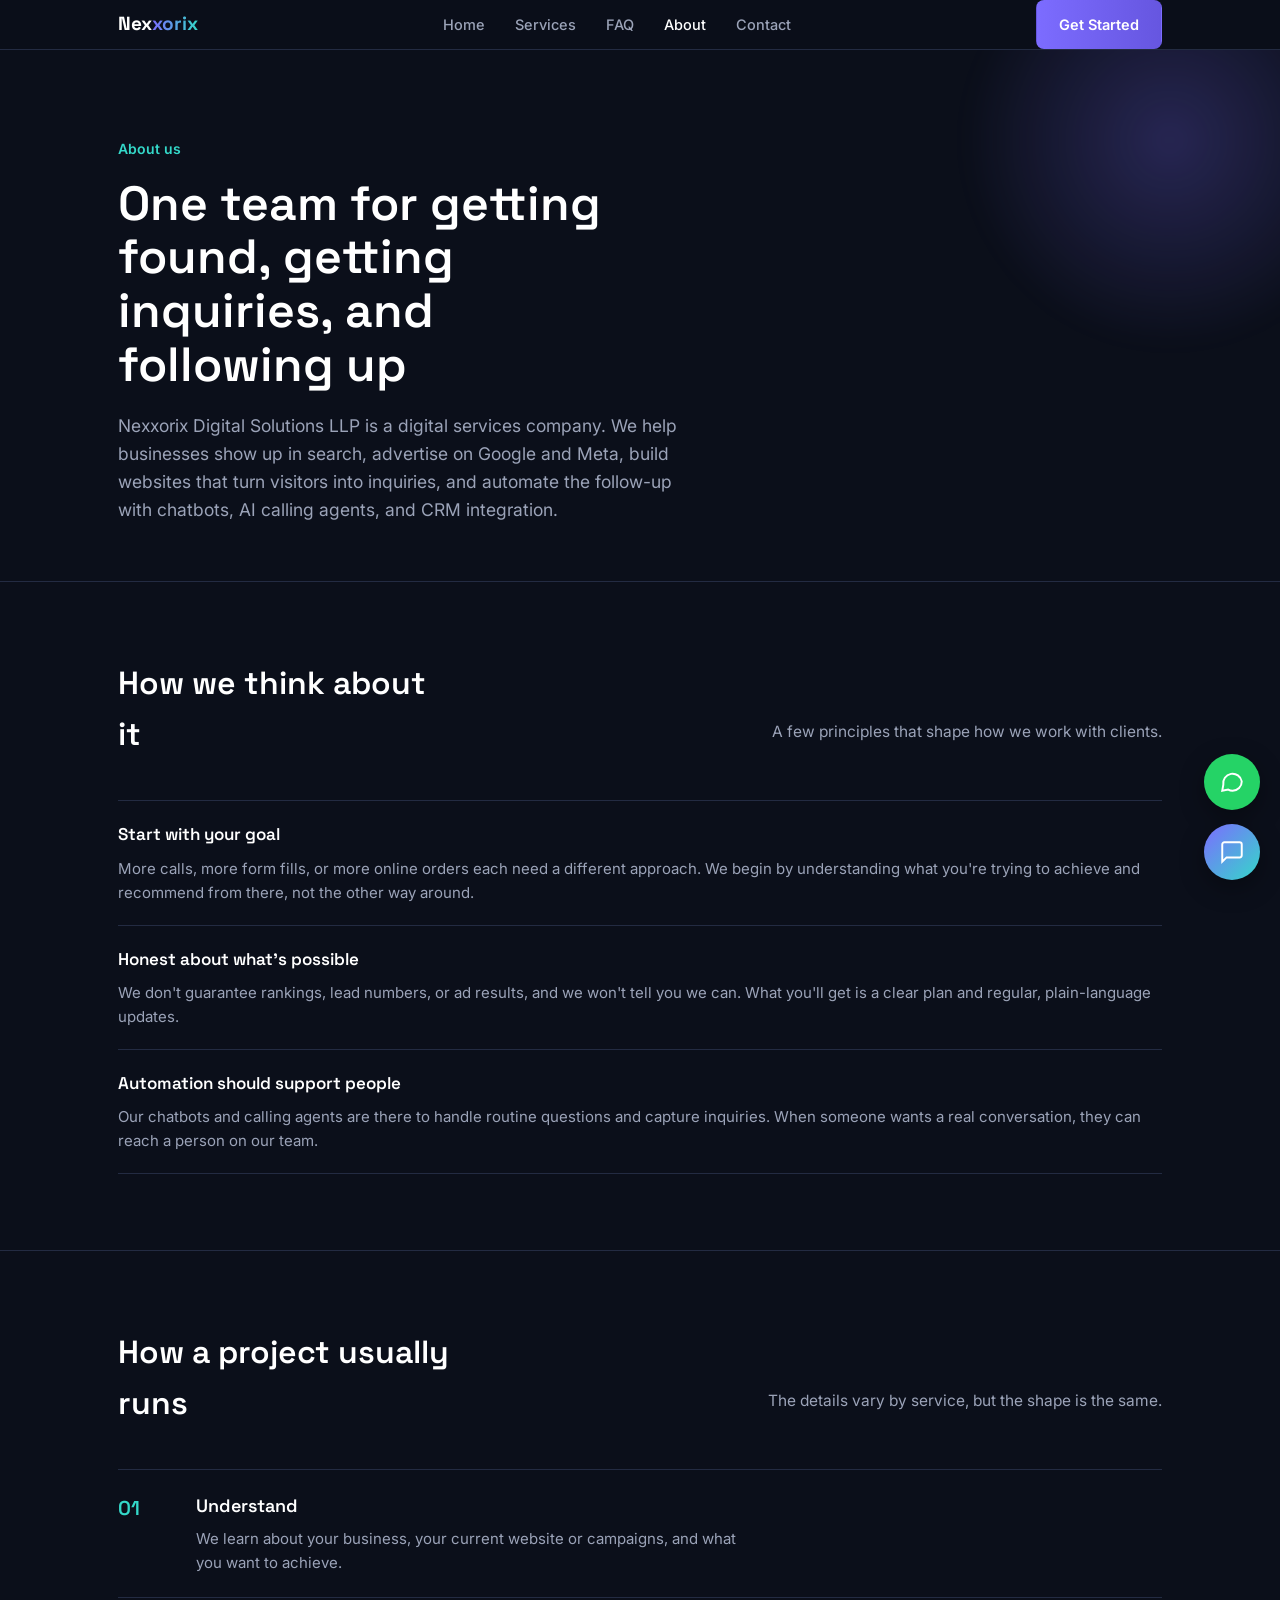
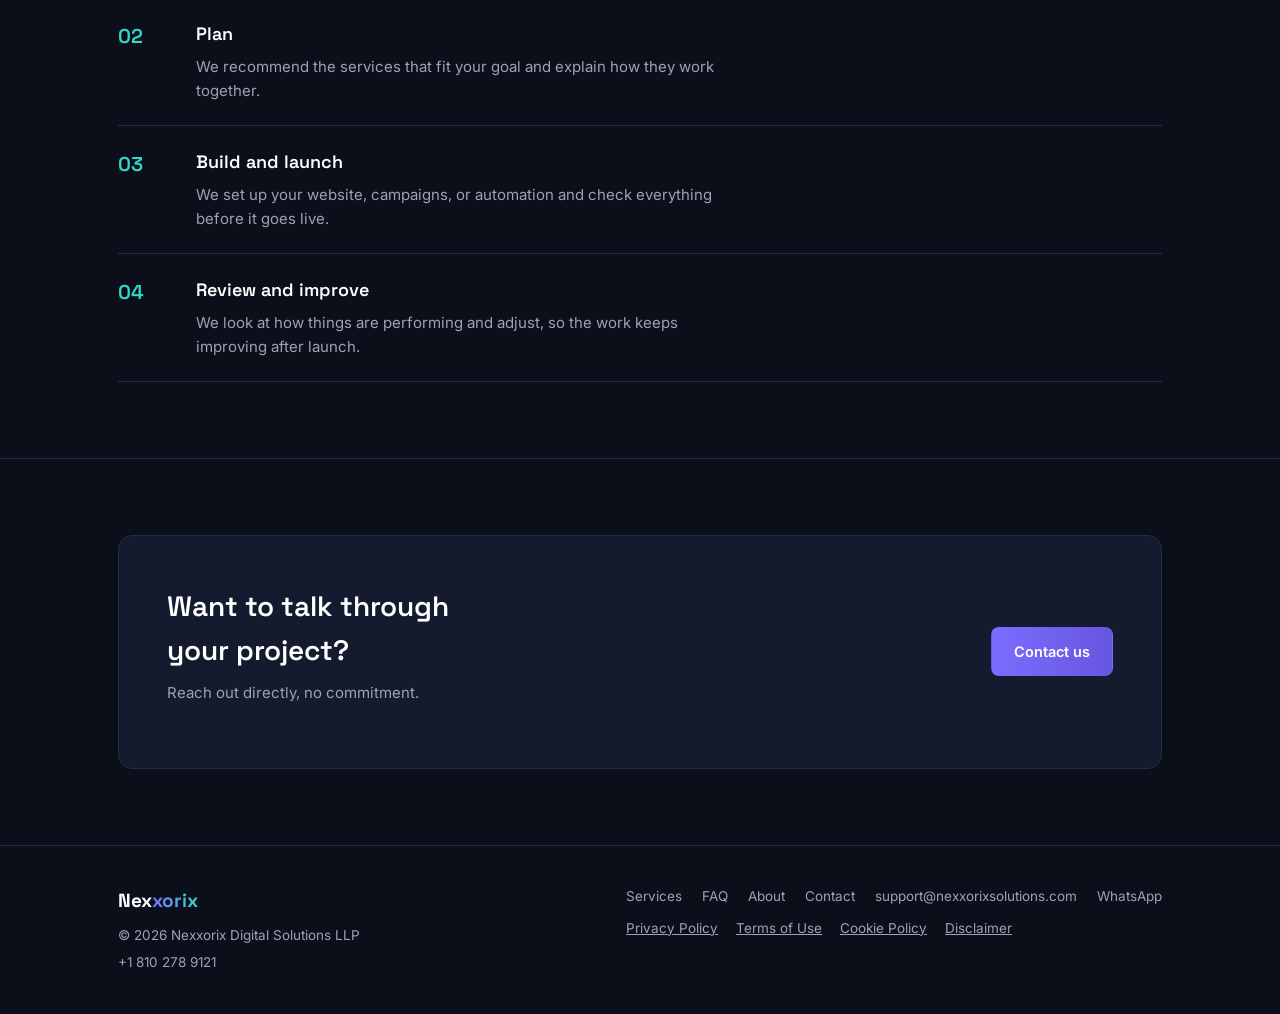
==== about.html @ eb43c0b7 "Add files via upload" ====
<!DOCTYPE html>
<html lang="en">
<head>
<meta charset="UTF-8">
<meta name="viewport" content="width=device-width, initial-scale=1, viewport-fit=cover">
<title>About Nexxorix Digital Solutions LLP</title>
<meta name="description" content="Learn about Nexxorix Digital Solutions LLP, a digital services company offering SEO, ads, websites, chatbots, AI calling agents and CRM integration.">
<link rel="canonical" href="https://www.nexxorixsolutions.com/about.html">
<meta property="og:title" content="About Nexxorix Digital Solutions LLP">
<meta property="og:description" content="Learn about Nexxorix Digital Solutions LLP, a digital services company offering SEO, ads, websites, chatbots, AI calling agents and CRM integration.">
<meta property="og:type" content="website">
<meta property="og:url" content="https://www.nexxorixsolutions.com/about.html">
<meta property="og:site_name" content="Nexxorix Digital Solutions">
<meta name="twitter:card" content="summary">
<link rel="preconnect" href="https://fonts.googleapis.com">
<link rel="preconnect" href="https://fonts.gstatic.com" crossorigin>
<link href="https://fonts.googleapis.com/css2?family=Space+Grotesk:wght@500;600;700&family=Inter:wght@400;500;600&display=swap" rel="stylesheet">

<style>
:root{
  --bg:#0B0F1A; --bg-alt:#10162A; --surface:#141B2E; --line:#232B42;
  --text:#E7EAF3; --text-soft:#9BA3B8; --violet:#7C6CFF; --violet-soft:#9C8CFF; --cyan:#34D8C9;
}
*{box-sizing:border-box;}
html{scroll-behavior:smooth; scroll-padding-top:78px;}
body{
  margin:0; background:var(--bg); color:var(--text);
  font-family:'Inter',system-ui,-apple-system,sans-serif; line-height:1.6;
  padding-bottom:env(safe-area-inset-bottom,0px);
}
h1,h2,h3{font-family:'Space Grotesk',system-ui,sans-serif; margin:0; font-weight:600; color:#fff;}
a{color:inherit;}
.wrap{max-width:1100px; margin:0 auto; padding:0 28px;}
img{max-width:100%;}

/* NAV */
header{position:sticky; top:0; top:env(safe-area-inset-top,0px); background:rgba(11,15,26,.88); backdrop-filter:blur(8px); border-bottom:1px solid var(--line); z-index:20;}
nav{display:flex; align-items:center; justify-content:space-between; padding:16px 0;}
.logo{font-family:'Space Grotesk',sans-serif; font-weight:700; font-size:19px; color:#fff; text-decoration:none;}
.logo b{background:linear-gradient(90deg,var(--violet),var(--cyan)); -webkit-background-clip:text; background-clip:text; color:transparent;}
.navlinks{display:flex; gap:30px; font-size:14.5px; font-weight:500;}
.navlinks a{text-decoration:none; color:var(--text-soft); transition:color .2s;}
.navlinks a:hover{color:#fff;}
.navtoggle{display:none; background:none; border:none; color:#fff; font-size:22px; cursor:pointer;}
.btn{display:inline-block; padding:12px 22px; border-radius:8px; font-weight:600; font-size:14.5px; text-decoration:none; border:1px solid transparent; cursor:pointer;}
.btn-primary{background:linear-gradient(90deg,var(--violet),#6656e0); color:#fff;}
.btn-primary:hover{filter:brightness(1.08);}
.btn-outline{border-color:var(--line); color:#fff; background:transparent;}
.btn-outline:hover{border-color:var(--violet-soft);}

/* HERO */
.hero{padding:88px 0 64px; border-bottom:1px solid var(--line); position:relative; overflow:hidden;}
.hero:before{content:"";position:absolute; top:-120px; right:-100px; width:420px; height:420px; border-radius:50%;
  background:radial-gradient(circle,rgba(124,108,255,.25),transparent 70%); filter:blur(10px); pointer-events:none;}
.kicker{font-size:14px; color:var(--cyan); font-weight:600; margin-bottom:16px;}
.hero h1{font-size:48px; line-height:1.12; max-width:17ch; position:relative;}
.hero p.lead{font-size:17.5px; color:var(--text-soft); max-width:52ch; margin-top:20px;}
.hero-actions{display:flex; gap:14px; margin-top:32px; flex-wrap:wrap;}
.stat-row{display:flex; gap:40px; margin-top:44px; flex-wrap:wrap;}
.stat b{display:block; font-family:'Space Grotesk',sans-serif; font-size:28px; color:#fff;}
.stat span{font-size:13px; color:var(--text-soft);}

/* SECTIONS */
.section{padding:76px 0; border-bottom:1px solid var(--line);}
.section-head{display:flex; justify-content:space-between; align-items:flex-end; gap:24px; margin-bottom:40px; flex-wrap:wrap;}
.section-head h2{font-size:32px; max-width:16ch;}
.section-head p{color:var(--text-soft); max-width:40ch; font-size:15.5px;}

.service-row{display:grid; grid-template-columns:34px 1fr 1.5fr; gap:26px; align-items:start; padding:24px 0; border-top:1px solid var(--line);}
.service-row:last-child{border-bottom:1px solid var(--line);}
.service-row svg{width:24px; height:24px; stroke:var(--cyan); fill:none; stroke-width:1.6; margin-top:3px;}
.service-row h3{font-size:19px;}
.service-row p{color:var(--text-soft); font-size:15px; margin:0;}

.band{background:var(--bg-alt); padding:52px 0; border-bottom:1px solid var(--line);}
.band .wrap{display:flex; justify-content:space-between; flex-wrap:wrap; gap:30px;}

.process-item{display:grid; grid-template-columns:56px 1fr; gap:22px; padding:22px 0; border-top:1px solid var(--line);}
.process-item:last-child{border-bottom:1px solid var(--line);}
.process-num{font-family:'Space Grotesk',sans-serif; font-size:20px; color:var(--cyan); font-weight:600;}
.process-item h3{font-size:18px; margin-bottom:6px;}
.process-item p{color:var(--text-soft); font-size:15px; margin:0; max-width:60ch;}

.faq-item{padding:20px 0; border-top:1px solid var(--line);}
.faq-item:last-child{border-bottom:1px solid var(--line);}
.faq-item h3{font-size:17px; margin-bottom:8px;}
.faq-item p{color:var(--text-soft); font-size:15px; margin:0;}

.quote-grid{display:grid; grid-template-columns:1fr 1fr; gap:36px;}
blockquote{margin:0; border-left:2px solid var(--violet); padding-left:20px;}
blockquote p{font-family:'Space Grotesk',sans-serif; font-size:18px; color:#fff; line-height:1.5; margin:0 0 12px;}
blockquote cite{font-style:normal; font-size:13.5px; color:var(--text-soft);}

.cta-inner{display:grid; grid-template-columns:1fr auto; align-items:center; gap:24px; background:var(--surface); border:1px solid var(--line); padding:48px; border-radius:14px;}
.cta-inner h2{font-size:28px; max-width:18ch;}
.cta-inner p{color:var(--text-soft); margin-top:8px; font-size:15px;}

.contact-grid{display:grid; grid-template-columns:1fr 1fr; gap:48px; align-items:start;}
.contact-info p{color:var(--text-soft); font-size:15.5px;}
.contact-info a.channel{display:flex; align-items:center; gap:10px; text-decoration:none; color:#fff; margin-top:14px; font-size:15px;}
form.contact-form{display:flex; flex-direction:column; gap:14px;}
form.contact-form input, form.contact-form textarea{
  background:var(--surface); border:1px solid var(--line); border-radius:8px; padding:13px 14px; color:#fff; font-family:inherit; font-size:14.5px;
}
form.contact-form textarea{min-height:110px; resize:vertical;}
form.contact-form label{font-size:13.5px; color:var(--text-soft);}

footer{padding:40px 0; border-top:1px solid var(--line);}
.foot-grid{display:flex; justify-content:space-between; align-items:flex-start; flex-wrap:wrap; gap:24px; font-size:13.5px; color:var(--text-soft);}
.foot-links{display:flex; gap:20px; flex-wrap:wrap;}
.foot-links a{text-decoration:none; color:var(--text-soft);}
.foot-links a:hover{color:#fff;}
.foot-legal{display:flex; gap:18px; flex-wrap:wrap; margin-top:10px;}

/* Legal pages */
.legal{padding:70px 0 90px;}
.legal h1{font-size:34px; margin-bottom:8px;}
.legal .updated{color:var(--text-soft); font-size:14px; margin-bottom:36px;}
.legal h2{font-size:20px; margin-top:34px; margin-bottom:10px; color:#fff;}
.legal p, .legal li{color:var(--text-soft); font-size:15.5px;}
.legal ul{padding-left:20px;}

/* Floating widgets */
.float-stack{position:fixed; right:20px; bottom:20px; bottom:calc(20px + env(safe-area-inset-bottom,0px)); display:flex; flex-direction:column; gap:14px; align-items:flex-end; z-index:40;}
.fab{width:56px; height:56px; border-radius:50%; display:flex; align-items:center; justify-content:center; cursor:pointer; border:none; box-shadow:0 8px 24px rgba(0,0,0,.35);}
.fab-whatsapp{background:#25D366; text-decoration:none;}
.fab-chat{background:linear-gradient(135deg,var(--violet),var(--cyan));}
.fab svg{width:26px; height:26px; stroke:#fff; fill:none; stroke-width:1.8;}

.chat-panel{width:320px; max-width:calc(100vw - 40px); max-height:440px; background:var(--surface); border:1px solid var(--line); border-radius:14px; display:none; flex-direction:column; overflow:hidden; box-shadow:0 20px 50px rgba(0,0,0,.5);}
.chat-panel.open{display:flex;}
.chat-head{padding:14px 16px; border-bottom:1px solid var(--line); display:flex; justify-content:space-between; align-items:center;}
.chat-head b{font-size:14.5px;}
.chat-head span{font-size:12px; color:var(--cyan);}
.chat-close{background:none; border:none; color:var(--text-soft); cursor:pointer; font-size:16px;}
.chat-body{flex:1; overflow-y:auto; padding:14px 16px; display:flex; flex-direction:column; gap:10px; font-size:14px;}
.msg{max-width:85%; padding:9px 12px; border-radius:10px; line-height:1.45;}
.msg.bot{background:var(--bg-alt); align-self:flex-start; color:#E7EAF3;}
.msg.user{background:var(--violet); align-self:flex-end; color:#fff;}
.chat-quick{display:flex; flex-wrap:wrap; gap:6px; padding:0 16px 10px;}
.chat-quick button{background:var(--bg-alt); border:1px solid var(--line); color:var(--text-soft); border-radius:20px; padding:6px 10px; font-size:12.5px; cursor:pointer;}
.chat-quick button:hover{border-color:var(--violet-soft); color:#fff;}
.chat-input{display:flex; border-top:1px solid var(--line);}
.chat-input input{flex:1; background:transparent; border:none; padding:12px 14px; color:#fff; font-size:14px;}
.chat-input input:focus{outline:none;}
.chat-input button{background:none; border:none; color:var(--cyan); padding:0 14px; cursor:pointer; font-weight:600;}

@media (max-width:800px){
  .navlinks{display:none;}
  .navtoggle{display:block;}
  .hero h1{font-size:34px;}
  .service-row{grid-template-columns:26px 1fr;}
  .service-row p{grid-column:2/3;}
  .quote-grid{grid-template-columns:1fr;}
  .cta-inner{grid-template-columns:1fr;}
  .contact-grid{grid-template-columns:1fr;}
}
@media (prefers-reduced-motion: reduce){ html{scroll-behavior:auto;} }

/* Services detail blocks */
.svc{padding:44px 0; border-top:1px solid var(--line); display:grid; grid-template-columns:1fr 1.5fr; gap:40px;}
.svc:last-child{border-bottom:1px solid var(--line);}
.svc h2{font-size:26px;}
.svc p{color:var(--text-soft); font-size:15.5px; margin:0 0 14px;}
.svc ul{margin:0 0 16px; padding-left:20px; color:var(--text-soft); font-size:15px;}
.svc li{margin-bottom:4px;}
.svc a.more, a.textlink{color:var(--cyan); text-decoration:none; font-weight:600; font-size:14.5px;}
.svc-link{display:grid; grid-template-columns:1fr 1.6fr auto; gap:26px; align-items:baseline; padding:20px 0; border-top:1px solid var(--line);}
.svc-link:last-child{border-bottom:1px solid var(--line);}
.svc-link h3{font-size:18px;}
.svc-link p{color:var(--text-soft); font-size:15px; margin:0;}
.svc-link a{color:var(--cyan); text-decoration:none; font-size:14.5px; font-weight:600;}
form.contact-form select{background:var(--surface); border:1px solid var(--line); border-radius:8px; padding:13px 14px; color:#fff; font-family:inherit; font-size:14.5px; width:100%;}
.form-status{color:var(--cyan); font-size:14px; margin:0; min-height:1.2em;}
.chat-form{display:flex; flex-direction:column; gap:8px; background:var(--bg-alt); padding:10px; border-radius:10px; align-self:stretch;}
.chat-form input,.chat-form textarea{background:var(--surface); border:1px solid var(--line); border-radius:6px; padding:9px 10px; color:#fff; font-family:inherit; font-size:13.5px;}
.chat-form textarea{min-height:64px; resize:vertical;}
.chat-form .err{color:#ff9a9a; font-size:12.5px; min-height:1em;}
.chat-form button{background:linear-gradient(90deg,var(--violet),#6656e0); color:#fff; border:none; border-radius:6px; padding:9px; font-weight:600; cursor:pointer;}
@media (max-width:800px){ .svc{grid-template-columns:1fr; gap:14px;} .svc-link{grid-template-columns:1fr; gap:6px;} }

</style>

</head>
<body>
<header>
  <nav class="wrap">
    <a href="index.html" class="logo">Nex<b>xorix</b></a>
    <div class="navlinks">
      <a href="index.html">Home</a>
      <a href="services.html">Services</a>
      <a href="faq.html">FAQ</a>
      <a href="about.html" style="color:#fff;">About</a>
      <a href="contact.html">Contact</a>
    </div>
    <button class="navtoggle" aria-label="Menu">☰</button>
    <a href="signup.html" class="btn btn-primary">Get Started</a>
  </nav>
</header>

<section class="hero" style="padding-bottom:40px;">
  <div class="wrap">
    <div class="kicker">About us</div>
    <h1>One team for getting found, getting inquiries, and following up</h1>
    <p class="lead">Nexxorix Digital Solutions LLP is a digital services company. We help businesses show up in search, advertise on Google and Meta, build websites that turn visitors into inquiries, and automate the follow-up with chatbots, AI calling agents, and CRM integration.</p>
  </div>
</section>
<section class="section">
  <div class="wrap">
    <div class="section-head">
      <h2>How we think about it</h2>
      <p>A few principles that shape how we work with clients.</p>
    </div>
    <div class="faq-item"><h3>Start with your goal</h3><p>More calls, more form fills, or more online orders each need a different approach. We begin by understanding what you're trying to achieve and recommend from there, not the other way around.</p></div>
    <div class="faq-item"><h3>Honest about what's possible</h3><p>We don't guarantee rankings, lead numbers, or ad results, and we won't tell you we can. What you'll get is a clear plan and regular, plain-language updates.</p></div>
    <div class="faq-item"><h3>Automation should support people</h3><p>Our chatbots and calling agents are there to handle routine questions and capture inquiries. When someone wants a real conversation, they can reach a person on our team.</p></div>
  </div>
</section>
<section class="section">
  <div class="wrap">
    <div class="section-head">
      <h2>How a project usually runs</h2>
      <p>The details vary by service, but the shape is the same.</p>
    </div>
    <div class="process-item"><div class="process-num">01</div><div><h3>Understand</h3><p>We learn about your business, your current website or campaigns, and what you want to achieve.</p></div></div>
    <div class="process-item"><div class="process-num">02</div><div><h3>Plan</h3><p>We recommend the services that fit your goal and explain how they work together.</p></div></div>
    <div class="process-item"><div class="process-num">03</div><div><h3>Build and launch</h3><p>We set up your website, campaigns, or automation and check everything before it goes live.</p></div></div>
    <div class="process-item"><div class="process-num">04</div><div><h3>Review and improve</h3><p>We look at how things are performing and adjust, so the work keeps improving after launch.</p></div></div>
  </div>
</section>

<section class="section" style="border-bottom:none;">
  <div class="wrap">
    <div class="cta-inner">
      <div><h2>Want to talk through your project?</h2><p>Reach out directly, no commitment.</p></div>
      <a href="contact.html" class="btn btn-primary">Contact us</a>
    </div>
  </div>
</section>
<footer>
  <div class="wrap">
    <div class="foot-grid">
      <div>
        <div class="logo" style="margin-bottom:8px;">Nex<b>xorix</b></div>
        <div>© 2026 Nexxorix Digital Solutions LLP</div>
        <div style="margin-top:6px;"><a href="tel:+18102789121" style="text-decoration:none;">+1 810 278 9121</a></div>
      </div>
      <div>
        <div class="foot-links">
          <a href="services.html">Services</a>
          <a href="faq.html">FAQ</a>
          <a href="about.html">About</a>
          <a href="contact.html">Contact</a>
          <a href="mailto:support@nexxorixsolutions.com">support@nexxorixsolutions.com</a>
          <a href="https://wa.me/18102789121" target="_blank" rel="noopener">WhatsApp</a>
        </div>
        <div class="foot-legal">
          <a href="privacy-policy.html">Privacy Policy</a>
          <a href="terms-of-use.html">Terms of Use</a>
          <a href="cookie-policy.html">Cookie Policy</a>
          <a href="disclaimer.html">Disclaimer</a>
        </div>
      </div>
    </div>
  </div>
</footer>
<div class="float-stack">
  <div class="chat-panel" id="chatPanel">
    <div class="chat-head">
      <div><b>Nexxorix AI Assistant</b><br><span>Ask about our services</span></div>
      <button class="chat-close" onclick="toggleChat()" aria-label="Close chat">✕</button>
    </div>
    <div class="chat-body" id="chatBody"></div>
    <div class="chat-quick" id="chatQuick"></div>
    <div class="chat-input">
      <input id="chatInput" type="text" placeholder="Type your question..." aria-label="Type your question">
      <button onclick="sendChat()">Send</button>
    </div>
  </div>
  <a class="fab fab-whatsapp" href="https://wa.me/18102789121" target="_blank" rel="noopener" aria-label="Chat on WhatsApp">
    <svg viewBox="0 0 24 24"><path d="M21 11.5a8.38 8.38 0 0 1-8.5 8.5 8.5 8.5 0 0 1-4-1L3 20l1-5.5A8.5 8.5 0 1 1 21 11.5z"/></svg>
  </a>
  <button class="fab fab-chat" onclick="toggleChat()" aria-label="Open chat assistant">
    <svg viewBox="0 0 24 24"><path d="M21 15a2 2 0 0 1-2 2H7l-4 4V5a2 2 0 0 1 2-2h14a2 2 0 0 1 2 2z"/></svg>
  </button>
</div>


<script>
// ---------- Config ----------
const SUPPORT_EMAIL = "nexxorix50@gmail.com";   // where enquiries should end up
const WHATSAPP_NUMBER = "18102789121";          // no + or spaces
// Paste your Formspree endpoint here (see README) so forms and the chatbot
// deliver straight to your inbox. While empty, they fall back to mailto:.
const FORM_ENDPOINT = "";

// ---------- Sending leads ----------
async function sendLead(fields, subject) {
  const message = Object.entries(fields).map(([k, v]) => k + ": " + v).join("\n");
  if (FORM_ENDPOINT) {
    try {
      const res = await fetch(FORM_ENDPOINT, {
        method: "POST",
        headers: { "Content-Type": "application/json", "Accept": "application/json" },
        body: JSON.stringify(Object.assign({ _subject: subject }, fields)),
      });
      return res.ok ? "sent" : "failed";
    } catch (e) { return "failed"; }
  }
  window.location.href = "mailto:" + SUPPORT_EMAIL + "?subject=" + encodeURIComponent(subject) + "&body=" + encodeURIComponent(message);
  return "mailto";
}

const THANKS = "Thank you. Your request has been sent to the Nexxorix team. We have your email and query, and our team will review it and get back to you.";
const MAILTO_NOTE = "Your email app should now open with your message ready. Please press send to complete your request.";
const FAIL_NOTE = "Sorry, that didn't go through. Please email support@nexxorixsolutions.com or message us on WhatsApp at +1 810 278 9121.";

// ---------- Page forms (contact + get started) ----------
document.addEventListener("DOMContentLoaded", () => {
  const toggle = document.querySelector(".navtoggle");
  const links = document.querySelector(".navlinks");
  if (toggle && links) {
    toggle.addEventListener("click", () => {
      links.classList.toggle("open");
      links.style.display = links.classList.contains("open") ? "flex" : "";
    });
  }

  document.querySelectorAll("form[data-lead]").forEach((form) => {
    form.addEventListener("submit", async (e) => {
      e.preventDefault();
      const status = form.querySelector(".form-status");
      const fields = Object.fromEntries(new FormData(form).entries());
      fields.page = location.pathname;
      status.textContent = "Sending...";
      const subject = form.dataset.lead === "signup"
        ? "New Get Started request - " + (fields.business || "")
        : "New website enquiry from " + (fields.name || "");
      const r = await sendLead(fields, subject);
      status.textContent = r === "sent" ? THANKS : r === "mailto" ? MAILTO_NOTE : FAIL_NOTE;
      if (r === "sent") form.reset();
    });
  });

  const input = document.getElementById("chatInput");
  if (input) input.addEventListener("keydown", (e) => { if (e.key === "Enter") sendChat(); });
  if (document.getElementById("chatBody")) startChat();
});

// ---------- Chatbot ----------
// Scripted assistant that follows the Nexxorix support brief: understand the
// visitor's goal, recommend a service, never invent prices/results, and hand
// off to a person via the Live Agent form. (A live generative model would need
// a server to keep an API key private - this static site has none.)
const SERVICES = [
  { id: "ecom", keys: ["ecommerce", "e-commerce", "online store", "online shop", "sell online", "sell products", "shopify", "shopping cart", "checkout"],
    a: "We build e-commerce websites with product and catalog setup, shopping cart and checkout, payment gateway integration, and mobile-friendly design. What kind of products would you be selling?" },
  { id: "meta", keys: ["meta", "facebook", "instagram", "fb ads", "retargeting"],
    a: "Our Meta Ads service covers Facebook and Instagram advertising: lead generation campaigns, audience targeting, retargeting, and campaign setup and optimization. Is your main goal more leads or more online sales?" },
  { id: "gads", keys: ["google ads", "adwords", "ppc", "paid traffic", "paid ads", "display ads", "search ads", "paid advertising"],
    a: "For Google Ads we set up Search and Display campaigns with keyword targeting, conversion-focused structure, and ongoing monitoring and optimization. Are you after quick paid traffic, or would you like to build longer-term search visibility with SEO as well?" },
  { id: "seo", keys: ["seo", "search engine", "rank", "keyword", "organic", "visibility", "google search", "audit"],
    a: "Our SEO services include on-page and technical SEO, website audits, keyword research, content optimization, and local SEO, all aimed at improving your search visibility. Do you already have a website?" },
  { id: "chatbot", keys: ["chatbot", "chat bot", "bot", "chat automation", "automation"],
    a: "Chatbot automation puts an assistant on your website, like this one, to answer common questions, capture inquiries, and pass visitors to your team when a person is needed. What would you want it to handle for your business?" },
  { id: "calling", keys: ["ai calling", "calling agent", "voice agent", "voice ai", "ai call", "phone agent", "answer calls"],
    a: "An AI calling agent can handle phone calls, ask a few basic questions, and pass the details to your team. The exact setup depends on your business. Is this for incoming calls, outgoing calls, or both?" },
  { id: "crm", keys: ["crm", "hubspot", "zoho", "salesforce", "pipeline"],
    a: "CRM integration connects your website forms, chatbot, and ad leads to your CRM so inquiries land in one place. Do you already use a CRM?" },
  { id: "leadgen", keys: ["lead", "inquiries", "enquiries", "customers", "clients"],
    a: "Lead generation websites are built for one job: bringing in qualified inquiries, with lead-focused landing pages, capture forms, and clear calls to action. What type of business is it for?" },
  { id: "web", keys: ["website", "web site", "wordpress", "landing page", "redesign", "web development", "web design", "corporate"],
    a: "For website development we build business and corporate websites, WordPress sites, landing pages, and redesigns, all mobile-friendly. Do you need a new website or improvements to an existing one?" },
];

const RX = {
  human: /\b(are you|r u)\s+(a\s+)?(human|real|person|bot|ai)\b/i,
  handoff: /(talk|speak|chat)\s+(to|with)\s+(someone|a person|a human|an agent|your team|the team|sales|a real|somebody)|real person|live agent|human support|connect me|contact me|call me|reach me|get a quote|\bquote\b|discuss (my|the|our) project|sales team|someone (contact|call)|need support/i,
  price: /\b(price|pricing|prices|cost|costs|how much|charges|rates|fee|fees|budget|package|packages)\b/i,
  guarantee: /guarantee|first page|#1|top rank|number one/i,
  time: /how long|timeline|turnaround|how soon|delivery time|how fast/i,
  unsafe: /password|credit card|card number|cvv|\botp\b|bank account/i,
  greet: /^(hi|hello|hey|hii|good (morning|afternoon|evening))\b/i,
  thanks: /^(thanks|thank you|thx)\b/i,
};

function el(id) { return document.getElementById(id); }
function toggleChat() { el("chatPanel").classList.toggle("open"); }

function addMsg(text, who) {
  const d = document.createElement("div");
  d.className = "msg " + who;
  d.textContent = text;
  el("chatBody").appendChild(d);
  el("chatBody").scrollTop = el("chatBody").scrollHeight;
}

function setChips(labels) {
  const q = el("chatQuick");
  q.innerHTML = "";
  labels.forEach((l) => {
    const b = document.createElement("button");
    b.textContent = l;
    b.onclick = () => handleUser(l);
    q.appendChild(b);
  });
}

function startChat() {
  addMsg("Hi! I'm the Nexxorix AI assistant. What brings you here today?", "bot");
  setChips(["SEO", "Google Ads", "Meta Ads", "Website", "Online store", "Talk to the team"]);
}

function bot(text, chips) {
  setTimeout(() => { addMsg(text, "bot"); setChips(chips || []); }, 250);
}

function sendChat() {
  const input = el("chatInput");
  const t = input.value.trim();
  if (!t) return;
  input.value = "";
  handleUser(t);
}

function handleUser(text) {
  addMsg(text, "user");
  const t = text.trim();
  const TALK = ["Talk to the team"];

  if (RX.unsafe.test(t)) return bot("Please don't share passwords, card details, OTPs, or bank information in this chat. I don't need any of that to help you.", TALK);
  if (RX.human.test(t)) return bot("I'm an AI assistant for Nexxorix, not a person. I can answer questions about our services, or connect you with the team whenever you like.", TALK);
  if (RX.handoff.test(t) || /^talk to the team$/i.test(t)) { const pre = /^talk to the team$/i.test(t) ? (window.__lastUnknown || "") : (t.length > 45 ? t : ""); window.__lastUnknown = ""; return showHandoff(pre); }
  if (RX.guarantee.test(t)) return bot("We can't guarantee specific rankings, leads, or sales, and nobody can honestly promise that. What we can do is work on the things that improve your chances and be clear about what we're doing. What's your main goal right now?", TALK);
  if (RX.price.test(t)) return bot("Pricing depends on your requirements, so I don't want to guess a number. I can connect you with a Nexxorix representative who can talk through your project and give you a quote.", TALK);
  if (RX.time.test(t)) return bot("Timelines depend on the scope of the project, so I can't give a fixed number. The team can estimate once they know what you need.", TALK);
  if (RX.thanks.test(t)) return bot("You're welcome! Anything else I can help with?", TALK);

  const lower = t.toLowerCase();
  for (const s of SERVICES) {
    const hit = s.keys.some((k) => new RegExp("\\b" + k.replace(/[.*+?^${}()|[\]\\]/g, "\\$&"), "i").test(lower));
    if (hit) return bot(s.a, TALK);
  }
  if (RX.greet.test(t)) return bot("Hello! Are you looking for SEO, paid ads, a website, or something else?", ["SEO", "Google Ads", "Meta Ads", "Website", "Online store"]);

  bot("I'm not sure I have a reliable answer to that one. I can pass your question to the Nexxorix team, and they'll get back to you by email.", TALK);
  window.__lastUnknown = t;
}

// ---------- Live Agent form ----------
function showHandoff(prefill) {
  setChips([]);
  setTimeout(() => {
    addMsg("Absolutely. I can connect you with the Nexxorix team. Please enter your email address and briefly tell us what you'd like help with. Our team will review your request and get back to you.", "bot");
    const form = document.createElement("div");
    form.className = "chat-form";
    form.innerHTML =
      '<label style="font-size:12.5px;color:#9BA3B8">Email Address</label>' +
      '<input type="email" id="lfEmail" placeholder="you@company.com" autocomplete="email">' +
      '<label style="font-size:12.5px;color:#9BA3B8">Your Query</label>' +
      '<textarea id="lfQuery" placeholder="What would you like help with?"></textarea>' +
      '<div class="err" id="lfErr"></div>' +
      '<button type="button" id="lfSend">Send request</button>';
    el("chatBody").appendChild(form);
    el("chatBody").scrollTop = el("chatBody").scrollHeight;
    el("lfQuery").value = prefill || "";
    el("lfSend").onclick = submitHandoff;
  }, 250);
}

async function submitHandoff() {
  const email = el("lfEmail").value.trim();
  const query = el("lfQuery").value.trim();
  const err = el("lfErr");
  if (!/^[^\s@]+@[^\s@]+\.[^\s@]{2,}$/.test(email)) { err.textContent = "Please enter a valid email address."; return; }
  if (!query) { err.textContent = "Please briefly describe what you need."; return; }
  err.textContent = "";
  el("lfSend").disabled = true;
  el("lfSend").textContent = "Sending...";
  const r = await sendLead({ email: email, query: query, source: "Website chatbot", page: location.pathname }, "New chatbot request from " + email);
  const form = document.querySelector(".chat-form");
  if (form) form.remove();
  if (r === "sent") addMsg(THANKS, "bot");
  else if (r === "mailto") addMsg(MAILTO_NOTE, "bot");
  else addMsg(FAIL_NOTE, "bot");
}

</script>
</body>
</html>
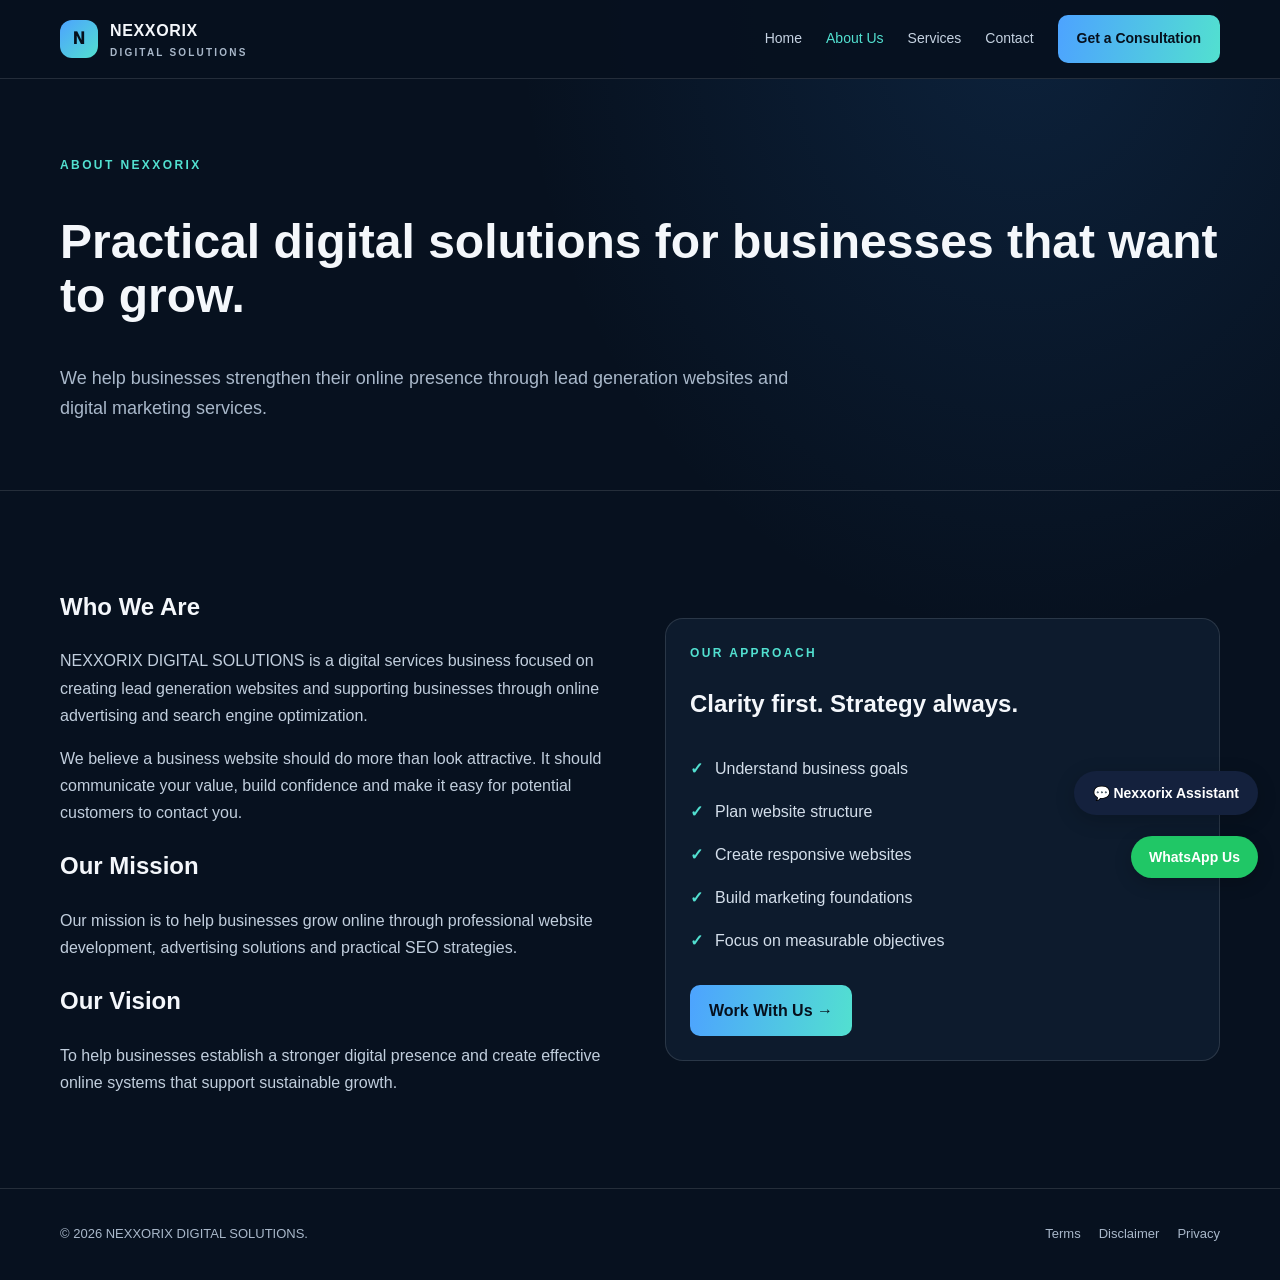
==== commit 44651a4a: "Add files via upload" ====
--- a/about.html
+++ b/about.html
@@ -1,490 +1,109 @@
-<!DOCTYPE html>
-<html lang="en">
-<head>
-<meta charset="UTF-8">
-<meta name="viewport" content="width=device-width, initial-scale=1, viewport-fit=cover">
-<title>About Nexxorix Digital Solutions LLP</title>
-<meta name="description" content="Learn about Nexxorix Digital Solutions LLP, a digital services company offering SEO, ads, websites, chatbots, AI calling agents and CRM integration.">
-<link rel="canonical" href="https://www.nexxorixsolutions.com/about.html">
-<meta property="og:title" content="About Nexxorix Digital Solutions LLP">
-<meta property="og:description" content="Learn about Nexxorix Digital Solutions LLP, a digital services company offering SEO, ads, websites, chatbots, AI calling agents and CRM integration.">
-<meta property="og:type" content="website">
-<meta property="og:url" content="https://www.nexxorixsolutions.com/about.html">
-<meta property="og:site_name" content="Nexxorix Digital Solutions">
-<meta name="twitter:card" content="summary">
-<link rel="preconnect" href="https://fonts.googleapis.com">
-<link rel="preconnect" href="https://fonts.gstatic.com" crossorigin>
-<link href="https://fonts.googleapis.com/css2?family=Space+Grotesk:wght@500;600;700&family=Inter:wght@400;500;600&display=swap" rel="stylesheet">
-
-<style>
-:root{
-  --bg:#0B0F1A; --bg-alt:#10162A; --surface:#141B2E; --line:#232B42;
-  --text:#E7EAF3; --text-soft:#9BA3B8; --violet:#7C6CFF; --violet-soft:#9C8CFF; --cyan:#34D8C9;
-}
-*{box-sizing:border-box;}
-html{scroll-behavior:smooth; scroll-padding-top:78px;}
-body{
-  margin:0; background:var(--bg); color:var(--text);
-  font-family:'Inter',system-ui,-apple-system,sans-serif; line-height:1.6;
-  padding-bottom:env(safe-area-inset-bottom,0px);
-}
-h1,h2,h3{font-family:'Space Grotesk',system-ui,sans-serif; margin:0; font-weight:600; color:#fff;}
-a{color:inherit;}
-.wrap{max-width:1100px; margin:0 auto; padding:0 28px;}
-img{max-width:100%;}
-
-/* NAV */
-header{position:sticky; top:0; top:env(safe-area-inset-top,0px); background:rgba(11,15,26,.88); backdrop-filter:blur(8px); border-bottom:1px solid var(--line); z-index:20;}
-nav{display:flex; align-items:center; justify-content:space-between; padding:16px 0;}
-.logo{font-family:'Space Grotesk',sans-serif; font-weight:700; font-size:19px; color:#fff; text-decoration:none;}
-.logo b{background:linear-gradient(90deg,var(--violet),var(--cyan)); -webkit-background-clip:text; background-clip:text; color:transparent;}
-.navlinks{display:flex; gap:30px; font-size:14.5px; font-weight:500;}
-.navlinks a{text-decoration:none; color:var(--text-soft); transition:color .2s;}
-.navlinks a:hover{color:#fff;}
-.navtoggle{display:none; background:none; border:none; color:#fff; font-size:22px; cursor:pointer;}
-.btn{display:inline-block; padding:12px 22px; border-radius:8px; font-weight:600; font-size:14.5px; text-decoration:none; border:1px solid transparent; cursor:pointer;}
-.btn-primary{background:linear-gradient(90deg,var(--violet),#6656e0); color:#fff;}
-.btn-primary:hover{filter:brightness(1.08);}
-.btn-outline{border-color:var(--line); color:#fff; background:transparent;}
-.btn-outline:hover{border-color:var(--violet-soft);}
-
-/* HERO */
-.hero{padding:88px 0 64px; border-bottom:1px solid var(--line); position:relative; overflow:hidden;}
-.hero:before{content:"";position:absolute; top:-120px; right:-100px; width:420px; height:420px; border-radius:50%;
-  background:radial-gradient(circle,rgba(124,108,255,.25),transparent 70%); filter:blur(10px); pointer-events:none;}
-.kicker{font-size:14px; color:var(--cyan); font-weight:600; margin-bottom:16px;}
-.hero h1{font-size:48px; line-height:1.12; max-width:17ch; position:relative;}
-.hero p.lead{font-size:17.5px; color:var(--text-soft); max-width:52ch; margin-top:20px;}
-.hero-actions{display:flex; gap:14px; margin-top:32px; flex-wrap:wrap;}
-.stat-row{display:flex; gap:40px; margin-top:44px; flex-wrap:wrap;}
-.stat b{display:block; font-family:'Space Grotesk',sans-serif; font-size:28px; color:#fff;}
-.stat span{font-size:13px; color:var(--text-soft);}
-
-/* SECTIONS */
-.section{padding:76px 0; border-bottom:1px solid var(--line);}
-.section-head{display:flex; justify-content:space-between; align-items:flex-end; gap:24px; margin-bottom:40px; flex-wrap:wrap;}
-.section-head h2{font-size:32px; max-width:16ch;}
-.section-head p{color:var(--text-soft); max-width:40ch; font-size:15.5px;}
-
-.service-row{display:grid; grid-template-columns:34px 1fr 1.5fr; gap:26px; align-items:start; padding:24px 0; border-top:1px solid var(--line);}
-.service-row:last-child{border-bottom:1px solid var(--line);}
-.service-row svg{width:24px; height:24px; stroke:var(--cyan); fill:none; stroke-width:1.6; margin-top:3px;}
-.service-row h3{font-size:19px;}
-.service-row p{color:var(--text-soft); font-size:15px; margin:0;}
-
-.band{background:var(--bg-alt); padding:52px 0; border-bottom:1px solid var(--line);}
-.band .wrap{display:flex; justify-content:space-between; flex-wrap:wrap; gap:30px;}
-
-.process-item{display:grid; grid-template-columns:56px 1fr; gap:22px; padding:22px 0; border-top:1px solid var(--line);}
-.process-item:last-child{border-bottom:1px solid var(--line);}
-.process-num{font-family:'Space Grotesk',sans-serif; font-size:20px; color:var(--cyan); font-weight:600;}
-.process-item h3{font-size:18px; margin-bottom:6px;}
-.process-item p{color:var(--text-soft); font-size:15px; margin:0; max-width:60ch;}
-
-.faq-item{padding:20px 0; border-top:1px solid var(--line);}
-.faq-item:last-child{border-bottom:1px solid var(--line);}
-.faq-item h3{font-size:17px; margin-bottom:8px;}
-.faq-item p{color:var(--text-soft); font-size:15px; margin:0;}
-
-.quote-grid{display:grid; grid-template-columns:1fr 1fr; gap:36px;}
-blockquote{margin:0; border-left:2px solid var(--violet); padding-left:20px;}
-blockquote p{font-family:'Space Grotesk',sans-serif; font-size:18px; color:#fff; line-height:1.5; margin:0 0 12px;}
-blockquote cite{font-style:normal; font-size:13.5px; color:var(--text-soft);}
-
-.cta-inner{display:grid; grid-template-columns:1fr auto; align-items:center; gap:24px; background:var(--surface); border:1px solid var(--line); padding:48px; border-radius:14px;}
-.cta-inner h2{font-size:28px; max-width:18ch;}
-.cta-inner p{color:var(--text-soft); margin-top:8px; font-size:15px;}
-
-.contact-grid{display:grid; grid-template-columns:1fr 1fr; gap:48px; align-items:start;}
-.contact-info p{color:var(--text-soft); font-size:15.5px;}
-.contact-info a.channel{display:flex; align-items:center; gap:10px; text-decoration:none; color:#fff; margin-top:14px; font-size:15px;}
-form.contact-form{display:flex; flex-direction:column; gap:14px;}
-form.contact-form input, form.contact-form textarea{
-  background:var(--surface); border:1px solid var(--line); border-radius:8px; padding:13px 14px; color:#fff; font-family:inherit; font-size:14.5px;
-}
-form.contact-form textarea{min-height:110px; resize:vertical;}
-form.contact-form label{font-size:13.5px; color:var(--text-soft);}
-
-footer{padding:40px 0; border-top:1px solid var(--line);}
-.foot-grid{display:flex; justify-content:space-between; align-items:flex-start; flex-wrap:wrap; gap:24px; font-size:13.5px; color:var(--text-soft);}
-.foot-links{display:flex; gap:20px; flex-wrap:wrap;}
-.foot-links a{text-decoration:none; color:var(--text-soft);}
-.foot-links a:hover{color:#fff;}
-.foot-legal{display:flex; gap:18px; flex-wrap:wrap; margin-top:10px;}
-
-/* Legal pages */
-.legal{padding:70px 0 90px;}
-.legal h1{font-size:34px; margin-bottom:8px;}
-.legal .updated{color:var(--text-soft); font-size:14px; margin-bottom:36px;}
-.legal h2{font-size:20px; margin-top:34px; margin-bottom:10px; color:#fff;}
-.legal p, .legal li{color:var(--text-soft); font-size:15.5px;}
-.legal ul{padding-left:20px;}
-
-/* Floating widgets */
-.float-stack{position:fixed; right:20px; bottom:20px; bottom:calc(20px + env(safe-area-inset-bottom,0px)); display:flex; flex-direction:column; gap:14px; align-items:flex-end; z-index:40;}
-.fab{width:56px; height:56px; border-radius:50%; display:flex; align-items:center; justify-content:center; cursor:pointer; border:none; box-shadow:0 8px 24px rgba(0,0,0,.35);}
-.fab-whatsapp{background:#25D366; text-decoration:none;}
-.fab-chat{background:linear-gradient(135deg,var(--violet),var(--cyan));}
-.fab svg{width:26px; height:26px; stroke:#fff; fill:none; stroke-width:1.8;}
-
-.chat-panel{width:320px; max-width:calc(100vw - 40px); max-height:440px; background:var(--surface); border:1px solid var(--line); border-radius:14px; display:none; flex-direction:column; overflow:hidden; box-shadow:0 20px 50px rgba(0,0,0,.5);}
-.chat-panel.open{display:flex;}
-.chat-head{padding:14px 16px; border-bottom:1px solid var(--line); display:flex; justify-content:space-between; align-items:center;}
-.chat-head b{font-size:14.5px;}
-.chat-head span{font-size:12px; color:var(--cyan);}
-.chat-close{background:none; border:none; color:var(--text-soft); cursor:pointer; font-size:16px;}
-.chat-body{flex:1; overflow-y:auto; padding:14px 16px; display:flex; flex-direction:column; gap:10px; font-size:14px;}
-.msg{max-width:85%; padding:9px 12px; border-radius:10px; line-height:1.45;}
-.msg.bot{background:var(--bg-alt); align-self:flex-start; color:#E7EAF3;}
-.msg.user{background:var(--violet); align-self:flex-end; color:#fff;}
-.chat-quick{display:flex; flex-wrap:wrap; gap:6px; padding:0 16px 10px;}
-.chat-quick button{background:var(--bg-alt); border:1px solid var(--line); color:var(--text-soft); border-radius:20px; padding:6px 10px; font-size:12.5px; cursor:pointer;}
-.chat-quick button:hover{border-color:var(--violet-soft); color:#fff;}
-.chat-input{display:flex; border-top:1px solid var(--line);}
-.chat-input input{flex:1; background:transparent; border:none; padding:12px 14px; color:#fff; font-size:14px;}
-.chat-input input:focus{outline:none;}
-.chat-input button{background:none; border:none; color:var(--cyan); padding:0 14px; cursor:pointer; font-weight:600;}
-
-@media (max-width:800px){
-  .navlinks{display:none;}
-  .navtoggle{display:block;}
-  .hero h1{font-size:34px;}
-  .service-row{grid-template-columns:26px 1fr;}
-  .service-row p{grid-column:2/3;}
-  .quote-grid{grid-template-columns:1fr;}
-  .cta-inner{grid-template-columns:1fr;}
-  .contact-grid{grid-template-columns:1fr;}
-}
-@media (prefers-reduced-motion: reduce){ html{scroll-behavior:auto;} }
-
-/* Services detail blocks */
-.svc{padding:44px 0; border-top:1px solid var(--line); display:grid; grid-template-columns:1fr 1.5fr; gap:40px;}
-.svc:last-child{border-bottom:1px solid var(--line);}
-.svc h2{font-size:26px;}
-.svc p{color:var(--text-soft); font-size:15.5px; margin:0 0 14px;}
-.svc ul{margin:0 0 16px; padding-left:20px; color:var(--text-soft); font-size:15px;}
-.svc li{margin-bottom:4px;}
-.svc a.more, a.textlink{color:var(--cyan); text-decoration:none; font-weight:600; font-size:14.5px;}
-.svc-link{display:grid; grid-template-columns:1fr 1.6fr auto; gap:26px; align-items:baseline; padding:20px 0; border-top:1px solid var(--line);}
-.svc-link:last-child{border-bottom:1px solid var(--line);}
-.svc-link h3{font-size:18px;}
-.svc-link p{color:var(--text-soft); font-size:15px; margin:0;}
-.svc-link a{color:var(--cyan); text-decoration:none; font-size:14.5px; font-weight:600;}
-form.contact-form select{background:var(--surface); border:1px solid var(--line); border-radius:8px; padding:13px 14px; color:#fff; font-family:inherit; font-size:14.5px; width:100%;}
-.form-status{color:var(--cyan); font-size:14px; margin:0; min-height:1.2em;}
-.chat-form{display:flex; flex-direction:column; gap:8px; background:var(--bg-alt); padding:10px; border-radius:10px; align-self:stretch;}
-.chat-form input,.chat-form textarea{background:var(--surface); border:1px solid var(--line); border-radius:6px; padding:9px 10px; color:#fff; font-family:inherit; font-size:13.5px;}
-.chat-form textarea{min-height:64px; resize:vertical;}
-.chat-form .err{color:#ff9a9a; font-size:12.5px; min-height:1em;}
-.chat-form button{background:linear-gradient(90deg,var(--violet),#6656e0); color:#fff; border:none; border-radius:6px; padding:9px; font-weight:600; cursor:pointer;}
-@media (max-width:800px){ .svc{grid-template-columns:1fr; gap:14px;} .svc-link{grid-template-columns:1fr; gap:6px;} }
-
-</style>
-
-</head>
-<body>
-<header>
-  <nav class="wrap">
-    <a href="index.html" class="logo">Nex<b>xorix</b></a>
-    <div class="navlinks">
-      <a href="index.html">Home</a>
-      <a href="services.html">Services</a>
-      <a href="faq.html">FAQ</a>
-      <a href="about.html" style="color:#fff;">About</a>
-      <a href="contact.html">Contact</a>
-    </div>
-    <button class="navtoggle" aria-label="Menu">☰</button>
-    <a href="signup.html" class="btn btn-primary">Get Started</a>
-  </nav>
-</header>
-
-<section class="hero" style="padding-bottom:40px;">
-  <div class="wrap">
-    <div class="kicker">About us</div>
-    <h1>One team for getting found, getting inquiries, and following up</h1>
-    <p class="lead">Nexxorix Digital Solutions LLP is a digital services company. We help businesses show up in search, advertise on Google and Meta, build websites that turn visitors into inquiries, and automate the follow-up with chatbots, AI calling agents, and CRM integration.</p>
-  </div>
-</section>
-<section class="section">
-  <div class="wrap">
-    <div class="section-head">
-      <h2>How we think about it</h2>
-      <p>A few principles that shape how we work with clients.</p>
-    </div>
-    <div class="faq-item"><h3>Start with your goal</h3><p>More calls, more form fills, or more online orders each need a different approach. We begin by understanding what you're trying to achieve and recommend from there, not the other way around.</p></div>
-    <div class="faq-item"><h3>Honest about what's possible</h3><p>We don't guarantee rankings, lead numbers, or ad results, and we won't tell you we can. What you'll get is a clear plan and regular, plain-language updates.</p></div>
-    <div class="faq-item"><h3>Automation should support people</h3><p>Our chatbots and calling agents are there to handle routine questions and capture inquiries. When someone wants a real conversation, they can reach a person on our team.</p></div>
-  </div>
-</section>
-<section class="section">
-  <div class="wrap">
-    <div class="section-head">
-      <h2>How a project usually runs</h2>
-      <p>The details vary by service, but the shape is the same.</p>
-    </div>
-    <div class="process-item"><div class="process-num">01</div><div><h3>Understand</h3><p>We learn about your business, your current website or campaigns, and what you want to achieve.</p></div></div>
-    <div class="process-item"><div class="process-num">02</div><div><h3>Plan</h3><p>We recommend the services that fit your goal and explain how they work together.</p></div></div>
-    <div class="process-item"><div class="process-num">03</div><div><h3>Build and launch</h3><p>We set up your website, campaigns, or automation and check everything before it goes live.</p></div></div>
-    <div class="process-item"><div class="process-num">04</div><div><h3>Review and improve</h3><p>We look at how things are performing and adjust, so the work keeps improving after launch.</p></div></div>
-  </div>
-</section>
-
-<section class="section" style="border-bottom:none;">
-  <div class="wrap">
-    <div class="cta-inner">
-      <div><h2>Want to talk through your project?</h2><p>Reach out directly, no commitment.</p></div>
-      <a href="contact.html" class="btn btn-primary">Contact us</a>
-    </div>
-  </div>
-</section>
-<footer>
-  <div class="wrap">
-    <div class="foot-grid">
-      <div>
-        <div class="logo" style="margin-bottom:8px;">Nex<b>xorix</b></div>
-        <div>© 2026 Nexxorix Digital Solutions LLP</div>
-        <div style="margin-top:6px;"><a href="tel:+18102789121" style="text-decoration:none;">+1 810 278 9121</a></div>
-      </div>
-      <div>
-        <div class="foot-links">
-          <a href="services.html">Services</a>
-          <a href="faq.html">FAQ</a>
-          <a href="about.html">About</a>
-          <a href="contact.html">Contact</a>
-          <a href="mailto:support@nexxorixsolutions.com">support@nexxorixsolutions.com</a>
-          <a href="https://wa.me/18102789121" target="_blank" rel="noopener">WhatsApp</a>
-        </div>
-        <div class="foot-legal">
-          <a href="privacy-policy.html">Privacy Policy</a>
-          <a href="terms-of-use.html">Terms of Use</a>
-          <a href="cookie-policy.html">Cookie Policy</a>
-          <a href="disclaimer.html">Disclaimer</a>
-        </div>
-      </div>
-    </div>
-  </div>
-</footer>
-<div class="float-stack">
-  <div class="chat-panel" id="chatPanel">
-    <div class="chat-head">
-      <div><b>Nexxorix AI Assistant</b><br><span>Ask about our services</span></div>
-      <button class="chat-close" onclick="toggleChat()" aria-label="Close chat">✕</button>
-    </div>
-    <div class="chat-body" id="chatBody"></div>
-    <div class="chat-quick" id="chatQuick"></div>
-    <div class="chat-input">
-      <input id="chatInput" type="text" placeholder="Type your question..." aria-label="Type your question">
-      <button onclick="sendChat()">Send</button>
-    </div>
-  </div>
-  <a class="fab fab-whatsapp" href="https://wa.me/18102789121" target="_blank" rel="noopener" aria-label="Chat on WhatsApp">
-    <svg viewBox="0 0 24 24"><path d="M21 11.5a8.38 8.38 0 0 1-8.5 8.5 8.5 8.5 0 0 1-4-1L3 20l1-5.5A8.5 8.5 0 1 1 21 11.5z"/></svg>
-  </a>
-  <button class="fab fab-chat" onclick="toggleChat()" aria-label="Open chat assistant">
-    <svg viewBox="0 0 24 24"><path d="M21 15a2 2 0 0 1-2 2H7l-4 4V5a2 2 0 0 1 2-2h14a2 2 0 0 1 2 2z"/></svg>
-  </button>
-</div>
-
-
-<script>
-// ---------- Config ----------
-const SUPPORT_EMAIL = "nexxorix50@gmail.com";   // where enquiries should end up
-const WHATSAPP_NUMBER = "18102789121";          // no + or spaces
-// Paste your Formspree endpoint here (see README) so forms and the chatbot
-// deliver straight to your inbox. While empty, they fall back to mailto:.
-const FORM_ENDPOINT = "";
-
-// ---------- Sending leads ----------
-async function sendLead(fields, subject) {
-  const message = Object.entries(fields).map(([k, v]) => k + ": " + v).join("\n");
-  if (FORM_ENDPOINT) {
-    try {
-      const res = await fetch(FORM_ENDPOINT, {
-        method: "POST",
-        headers: { "Content-Type": "application/json", "Accept": "application/json" },
-        body: JSON.stringify(Object.assign({ _subject: subject }, fields)),
-      });
-      return res.ok ? "sent" : "failed";
-    } catch (e) { return "failed"; }
-  }
-  window.location.href = "mailto:" + SUPPORT_EMAIL + "?subject=" + encodeURIComponent(subject) + "&body=" + encodeURIComponent(message);
-  return "mailto";
-}
-
-const THANKS = "Thank you. Your request has been sent to the Nexxorix team. We have your email and query, and our team will review it and get back to you.";
-const MAILTO_NOTE = "Your email app should now open with your message ready. Please press send to complete your request.";
-const FAIL_NOTE = "Sorry, that didn't go through. Please email support@nexxorixsolutions.com or message us on WhatsApp at +1 810 278 9121.";
-
-// ---------- Page forms (contact + get started) ----------
-document.addEventListener("DOMContentLoaded", () => {
-  const toggle = document.querySelector(".navtoggle");
-  const links = document.querySelector(".navlinks");
-  if (toggle && links) {
-    toggle.addEventListener("click", () => {
-      links.classList.toggle("open");
-      links.style.display = links.classList.contains("open") ? "flex" : "";
-    });
-  }
-
-  document.querySelectorAll("form[data-lead]").forEach((form) => {
-    form.addEventListener("submit", async (e) => {
-      e.preventDefault();
-      const status = form.querySelector(".form-status");
-      const fields = Object.fromEntries(new FormData(form).entries());
-      fields.page = location.pathname;
-      status.textContent = "Sending...";
-      const subject = form.dataset.lead === "signup"
-        ? "New Get Started request - " + (fields.business || "")
-        : "New website enquiry from " + (fields.name || "");
-      const r = await sendLead(fields, subject);
-      status.textContent = r === "sent" ? THANKS : r === "mailto" ? MAILTO_NOTE : FAIL_NOTE;
-      if (r === "sent") form.reset();
-    });
-  });
-
-  const input = document.getElementById("chatInput");
-  if (input) input.addEventListener("keydown", (e) => { if (e.key === "Enter") sendChat(); });
-  if (document.getElementById("chatBody")) startChat();
-});
-
-// ---------- Chatbot ----------
-// Scripted assistant that follows the Nexxorix support brief: understand the
-// visitor's goal, recommend a service, never invent prices/results, and hand
-// off to a person via the Live Agent form. (A live generative model would need
-// a server to keep an API key private - this static site has none.)
-const SERVICES = [
-  { id: "ecom", keys: ["ecommerce", "e-commerce", "online store", "online shop", "sell online", "sell products", "shopify", "shopping cart", "checkout"],
-    a: "We build e-commerce websites with product and catalog setup, shopping cart and checkout, payment gateway integration, and mobile-friendly design. What kind of products would you be selling?" },
-  { id: "meta", keys: ["meta", "facebook", "instagram", "fb ads", "retargeting"],
-    a: "Our Meta Ads service covers Facebook and Instagram advertising: lead generation campaigns, audience targeting, retargeting, and campaign setup and optimization. Is your main goal more leads or more online sales?" },
-  { id: "gads", keys: ["google ads", "adwords", "ppc", "paid traffic", "paid ads", "display ads", "search ads", "paid advertising"],
-    a: "For Google Ads we set up Search and Display campaigns with keyword targeting, conversion-focused structure, and ongoing monitoring and optimization. Are you after quick paid traffic, or would you like to build longer-term search visibility with SEO as well?" },
-  { id: "seo", keys: ["seo", "search engine", "rank", "keyword", "organic", "visibility", "google search", "audit"],
-    a: "Our SEO services include on-page and technical SEO, website audits, keyword research, content optimization, and local SEO, all aimed at improving your search visibility. Do you already have a website?" },
-  { id: "chatbot", keys: ["chatbot", "chat bot", "bot", "chat automation", "automation"],
-    a: "Chatbot automation puts an assistant on your website, like this one, to answer common questions, capture inquiries, and pass visitors to your team when a person is needed. What would you want it to handle for your business?" },
-  { id: "calling", keys: ["ai calling", "calling agent", "voice agent", "voice ai", "ai call", "phone agent", "answer calls"],
-    a: "An AI calling agent can handle phone calls, ask a few basic questions, and pass the details to your team. The exact setup depends on your business. Is this for incoming calls, outgoing calls, or both?" },
-  { id: "crm", keys: ["crm", "hubspot", "zoho", "salesforce", "pipeline"],
-    a: "CRM integration connects your website forms, chatbot, and ad leads to your CRM so inquiries land in one place. Do you already use a CRM?" },
-  { id: "leadgen", keys: ["lead", "inquiries", "enquiries", "customers", "clients"],
-    a: "Lead generation websites are built for one job: bringing in qualified inquiries, with lead-focused landing pages, capture forms, and clear calls to action. What type of business is it for?" },
-  { id: "web", keys: ["website", "web site", "wordpress", "landing page", "redesign", "web development", "web design", "corporate"],
-    a: "For website development we build business and corporate websites, WordPress sites, landing pages, and redesigns, all mobile-friendly. Do you need a new website or improvements to an existing one?" },
-];
-
-const RX = {
-  human: /\b(are you|r u)\s+(a\s+)?(human|real|person|bot|ai)\b/i,
-  handoff: /(talk|speak|chat)\s+(to|with)\s+(someone|a person|a human|an agent|your team|the team|sales|a real|somebody)|real person|live agent|human support|connect me|contact me|call me|reach me|get a quote|\bquote\b|discuss (my|the|our) project|sales team|someone (contact|call)|need support/i,
-  price: /\b(price|pricing|prices|cost|costs|how much|charges|rates|fee|fees|budget|package|packages)\b/i,
-  guarantee: /guarantee|first page|#1|top rank|number one/i,
-  time: /how long|timeline|turnaround|how soon|delivery time|how fast/i,
-  unsafe: /password|credit card|card number|cvv|\botp\b|bank account/i,
-  greet: /^(hi|hello|hey|hii|good (morning|afternoon|evening))\b/i,
-  thanks: /^(thanks|thank you|thx)\b/i,
-};
-
-function el(id) { return document.getElementById(id); }
-function toggleChat() { el("chatPanel").classList.toggle("open"); }
-
-function addMsg(text, who) {
-  const d = document.createElement("div");
-  d.className = "msg " + who;
-  d.textContent = text;
-  el("chatBody").appendChild(d);
-  el("chatBody").scrollTop = el("chatBody").scrollHeight;
-}
-
-function setChips(labels) {
-  const q = el("chatQuick");
-  q.innerHTML = "";
-  labels.forEach((l) => {
-    const b = document.createElement("button");
-    b.textContent = l;
-    b.onclick = () => handleUser(l);
-    q.appendChild(b);
-  });
-}
-
-function startChat() {
-  addMsg("Hi! I'm the Nexxorix AI assistant. What brings you here today?", "bot");
-  setChips(["SEO", "Google Ads", "Meta Ads", "Website", "Online store", "Talk to the team"]);
-}
-
-function bot(text, chips) {
-  setTimeout(() => { addMsg(text, "bot"); setChips(chips || []); }, 250);
-}
-
-function sendChat() {
-  const input = el("chatInput");
-  const t = input.value.trim();
-  if (!t) return;
-  input.value = "";
-  handleUser(t);
-}
-
-function handleUser(text) {
-  addMsg(text, "user");
-  const t = text.trim();
-  const TALK = ["Talk to the team"];
-
-  if (RX.unsafe.test(t)) return bot("Please don't share passwords, card details, OTPs, or bank information in this chat. I don't need any of that to help you.", TALK);
-  if (RX.human.test(t)) return bot("I'm an AI assistant for Nexxorix, not a person. I can answer questions about our services, or connect you with the team whenever you like.", TALK);
-  if (RX.handoff.test(t) || /^talk to the team$/i.test(t)) { const pre = /^talk to the team$/i.test(t) ? (window.__lastUnknown || "") : (t.length > 45 ? t : ""); window.__lastUnknown = ""; return showHandoff(pre); }
-  if (RX.guarantee.test(t)) return bot("We can't guarantee specific rankings, leads, or sales, and nobody can honestly promise that. What we can do is work on the things that improve your chances and be clear about what we're doing. What's your main goal right now?", TALK);
-  if (RX.price.test(t)) return bot("Pricing depends on your requirements, so I don't want to guess a number. I can connect you with a Nexxorix representative who can talk through your project and give you a quote.", TALK);
-  if (RX.time.test(t)) return bot("Timelines depend on the scope of the project, so I can't give a fixed number. The team can estimate once they know what you need.", TALK);
-  if (RX.thanks.test(t)) return bot("You're welcome! Anything else I can help with?", TALK);
-
-  const lower = t.toLowerCase();
-  for (const s of SERVICES) {
-    const hit = s.keys.some((k) => new RegExp("\\b" + k.replace(/[.*+?^${}()|[\]\\]/g, "\\$&"), "i").test(lower));
-    if (hit) return bot(s.a, TALK);
-  }
-  if (RX.greet.test(t)) return bot("Hello! Are you looking for SEO, paid ads, a website, or something else?", ["SEO", "Google Ads", "Meta Ads", "Website", "Online store"]);
-
-  bot("I'm not sure I have a reliable answer to that one. I can pass your question to the Nexxorix team, and they'll get back to you by email.", TALK);
-  window.__lastUnknown = t;
-}
-
-// ---------- Live Agent form ----------
-function showHandoff(prefill) {
-  setChips([]);
-  setTimeout(() => {
-    addMsg("Absolutely. I can connect you with the Nexxorix team. Please enter your email address and briefly tell us what you'd like help with. Our team will review your request and get back to you.", "bot");
-    const form = document.createElement("div");
-    form.className = "chat-form";
-    form.innerHTML =
-      '<label style="font-size:12.5px;color:#9BA3B8">Email Address</label>' +
-      '<input type="email" id="lfEmail" placeholder="you@company.com" autocomplete="email">' +
-      '<label style="font-size:12.5px;color:#9BA3B8">Your Query</label>' +
-      '<textarea id="lfQuery" placeholder="What would you like help with?"></textarea>' +
-      '<div class="err" id="lfErr"></div>' +
-      '<button type="button" id="lfSend">Send request</button>';
-    el("chatBody").appendChild(form);
-    el("chatBody").scrollTop = el("chatBody").scrollHeight;
-    el("lfQuery").value = prefill || "";
-    el("lfSend").onclick = submitHandoff;
-  }, 250);
-}
-
-async function submitHandoff() {
-  const email = el("lfEmail").value.trim();
-  const query = el("lfQuery").value.trim();
-  const err = el("lfErr");
-  if (!/^[^\s@]+@[^\s@]+\.[^\s@]{2,}$/.test(email)) { err.textContent = "Please enter a valid email address."; return; }
-  if (!query) { err.textContent = "Please briefly describe what you need."; return; }
-  err.textContent = "";
-  el("lfSend").disabled = true;
-  el("lfSend").textContent = "Sending...";
-  const r = await sendLead({ email: email, query: query, source: "Website chatbot", page: location.pathname }, "New chatbot request from " + email);
-  const form = document.querySelector(".chat-form");
-  if (form) form.remove();
-  if (r === "sent") addMsg(THANKS, "bot");
-  else if (r === "mailto") addMsg(MAILTO_NOTE, "bot");
-  else addMsg(FAIL_NOTE, "bot");
-}
-
-</script>
-</body>
-</html>
+
+<!DOCTYPE html>
+<html lang="en">
+<head>
+<meta charset="UTF-8">
+<meta name="viewport" content="width=device-width, initial-scale=1.0">
+<title>About Us | Nexxorix Digital Solutions</title>
+<link rel="stylesheet" href="styles.css">
+</head>
+<body>
+<header>
+<div class="container nav">
+<a class="brand" href="index.html">
+<span class="brand-mark">N</span>
+<span>NEXXORIX<small>DIGITAL SOLUTIONS</small></span>
+</a>
+<button class="menu-btn" aria-label="Toggle navigation">☰</button>
+<nav class="navlinks">
+<a href="index.html">Home</a>
+<a href="about.html">About Us</a>
+<a href="services.html">Services</a>
+<a href="contact.html">Contact</a>
+<a class="nav-cta" href="contact.html">Get a Consultation</a>
+</nav>
+</div>
+</header>
+
+<main>
+<section class="page-hero">
+<div class="container">
+<div class="eyebrow">About Nexxorix</div>
+<h1>Practical digital solutions for businesses that want to grow.</h1>
+<p>We help businesses strengthen their online presence through lead generation websites and digital marketing services.</p>
+</div>
+</section>
+
+<section>
+<div class="container split">
+<div class="content">
+<h2>Who We Are</h2>
+<p>
+NEXXORIX DIGITAL SOLUTIONS is a digital services
+business focused on creating lead generation websites
+and supporting businesses through online advertising
+and search engine optimization.
+</p>
+
+<p>
+We believe a business website should do more than
+look attractive. It should communicate your value,
+build confidence and make it easy for potential
+customers to contact you.
+</p>
+
+<h2>Our Mission</h2>
+<p>
+Our mission is to help businesses grow online through
+professional website development, advertising
+solutions and practical SEO strategies.
+</p>
+
+<h2>Our Vision</h2>
+<p>
+To help businesses establish a stronger digital
+presence and create effective online systems
+that support sustainable growth.
+</p>
+</div>
+
+<div class="feature-panel">
+<div class="eyebrow">Our approach</div>
+<h2>Clarity first. Strategy always.</h2>
+<ul class="checklist">
+<li>Understand business goals</li>
+<li>Plan website structure</li>
+<li>Create responsive websites</li>
+<li>Build marketing foundations</li>
+<li>Focus on measurable objectives</li>
+</ul>
+<a class="btn" href="contact.html">Work With Us →</a>
+</div>
+</div>
+</section>
+</main>
+
+<footer>
+<div class="container footer-row">
+<div>© 2026 NEXXORIX DIGITAL SOLUTIONS.</div>
+<div class="footer-links">
+<a href="terms.html">Terms</a>
+<a href="disclaimer.html">Disclaimer</a>
+<a href="privacy.html">Privacy</a>
+</div>
+</div>
+</footer>
+<script src="script.js"></script>
+<a
+  class="nx-whatsapp-button"
+  href="https://wa.me/917906161625?text=Hi%20Nexxorix%20Digital%20Solutions%2C%20I%20would%20like%20to%20discuss%20a%20project."
+  target="_blank"
+  rel="noopener noreferrer"
+  aria-label="Contact Nexxorix Digital Solutions on WhatsApp"
+>
+  WhatsApp Us
+</a>
+
+<script src="/chat-widget.js" defer></script>
+</body>
+</html>
--- a/styles.css
+++ b/styles.css
@@ -0,0 +1,490 @@
+/* Nexxorix WhatsApp contact button */
+.nx-whatsapp-button {
+  position: fixed;
+  right: 22px;
+  bottom: 22px;
+  z-index: 9998;
+  display: flex;
+  align-items: center;
+  gap: 9px;
+  padding: 13px 18px;
+  border-radius: 30px;
+  background: #20c766;
+  color: #fff;
+  font: 600 14px Arial, sans-serif;
+  text-decoration: none;
+  box-shadow: 0 5px 18px rgba(0,0,0,.2);
+}
+.nx-whatsapp-button:hover {
+  background: #17ad56;
+  color: #fff;
+}
+:root {
+  --bg: #07111f;
+  --panel: #0d1b2d;
+  --text: #f4f7fb;
+  --muted: #a9b8ca;
+  --blue: #4da3ff;
+  --cyan: #52e0d0;
+  --line: rgba(255,255,255,.12);
+  --max: 1160px;
+}
+
+* {
+  box-sizing: border-box;
+}
+
+html {
+  scroll-behavior: smooth;
+}
+
+body {
+  margin: 0;
+  background: radial-gradient(
+    ellipse at 80% 0%,
+    rgba(37,111,190,.18),
+    transparent 35%
+  ), var(--bg);
+  color: var(--text);
+  font: 16px/1.7 Arial, sans-serif;
+}
+
+a {
+  color: inherit;
+  text-decoration: none;
+}
+
+.container {
+  width: min(var(--max), calc(100% - 40px));
+  margin: auto;
+}
+
+header {
+  position: sticky;
+  top: 0;
+  z-index: 10;
+  background: rgba(7,17,31,.92);
+  border-bottom: 1px solid var(--line);
+}
+
+.nav {
+  min-height: 78px;
+  display: flex;
+  align-items: center;
+  justify-content: space-between;
+  gap: 24px;
+}
+
+.brand {
+  display: flex;
+  align-items: center;
+  gap: 12px;
+  font-weight: 850;
+  letter-spacing: .04em;
+}
+
+.brand-mark {
+  width: 38px;
+  height: 38px;
+  border-radius: 12px;
+  background: linear-gradient(135deg,var(--blue),var(--cyan));
+  display: grid;
+  place-items: center;
+  color: #06101d;
+  font-weight: 950;
+}
+
+.brand small {
+  display: block;
+  color: var(--muted);
+  font-size: 10px;
+  letter-spacing: .22em;
+}
+
+.navlinks {
+  display: flex;
+  gap: 24px;
+  align-items: center;
+  color: #c5d2e1;
+  font-size: 14px;
+}
+
+.navlinks a:hover,
+.navlinks a.active {
+  color: var(--cyan);
+}
+
+.nav-cta,
+.btn {
+  display: inline-flex;
+  align-items: center;
+  justify-content: center;
+  padding: 12px 19px;
+  border-radius: 10px;
+  background: linear-gradient(100deg,var(--blue),var(--cyan));
+  color: #06101d;
+  font-weight: 800;
+  border: 0;
+  cursor: pointer;
+}
+
+.btn.secondary {
+  background: transparent;
+  border: 1px solid var(--line);
+  color: var(--text);
+}
+
+.menu-btn {
+  display: none;
+  background: none;
+  color: white;
+  border: 1px solid var(--line);
+  padding: 8px 11px;
+  border-radius: 8px;
+  font-size: 20px;
+}
+
+.hero {
+  padding: 100px 0 84px;
+}
+
+.hero-grid {
+  display: grid;
+  grid-template-columns: 1.15fr .85fr;
+  gap: 60px;
+  align-items: center;
+}
+
+.eyebrow {
+  color: var(--cyan);
+  text-transform: uppercase;
+  letter-spacing: .2em;
+  font-size: 12px;
+  font-weight: 800;
+}
+
+.hero h1 {
+  font-size: clamp(42px,6vw,72px);
+  line-height: 1.04;
+  letter-spacing: -.045em;
+  margin: 18px 0 22px;
+}
+
+.gradient {
+  background: linear-gradient(90deg,#fff,var(--cyan));
+  background-clip: text;
+  -webkit-background-clip: text;
+  color: transparent;
+}
+
+.lead {
+  font-size: 19px;
+  color: var(--muted);
+  max-width: 650px;
+}
+
+.actions {
+  display: flex;
+  gap: 14px;
+  flex-wrap: wrap;
+  margin-top: 30px;
+}
+
+.hero-card {
+  background: linear-gradient(
+    145deg,
+    rgba(77,163,255,.18),
+    rgba(82,224,208,.06)
+  );
+  border: 1px solid rgba(82,224,208,.24);
+  border-radius: 24px;
+  padding: 30px;
+}
+
+.metric {
+  font-size: 40px;
+  font-weight: 850;
+}
+
+.hero-card p {
+  color: var(--muted);
+}
+
+.mini-grid {
+  display: grid;
+  grid-template-columns: 1fr 1fr;
+  gap: 12px;
+}
+
+.mini {
+  background: rgba(5,15,27,.5);
+  border: 1px solid var(--line);
+  padding: 16px;
+  border-radius: 14px;
+}
+
+.mini b {
+  display: block;
+  color: var(--cyan);
+}
+
+.mini span {
+  font-size: 13px;
+  color: var(--muted);
+}
+
+section {
+  padding: 76px 0;
+}
+
+.section-head {
+  max-width: 700px;
+  margin-bottom: 34px;
+}
+
+.section-head h2,
+.page-hero h1 {
+  font-size: clamp(32px,4vw,48px);
+  line-height: 1.12;
+}
+
+.section-head p,
+.muted {
+  color: var(--muted);
+}
+
+.cards {
+  display: grid;
+  grid-template-columns: repeat(4,1fr);
+  gap: 16px;
+}
+
+.card,
+.feature-panel,
+.service-item,
+.contact-info,
+.form-card {
+  background: var(--panel);
+  border: 1px solid var(--line);
+  padding: 24px;
+  border-radius: 18px;
+}
+
+.card {
+  min-height: 220px;
+}
+
+.icon {
+  width: 44px;
+  height: 44px;
+  border-radius: 13px;
+  display: grid;
+  place-items: center;
+  background: rgba(77,163,255,.15);
+  color: var(--cyan);
+  font-size: 21px;
+  margin-bottom: 18px;
+}
+
+.card p,
+.service-item p {
+  color: var(--muted);
+}
+
+.split {
+  display: grid;
+  grid-template-columns: 1fr 1fr;
+  gap: 50px;
+  align-items: center;
+}
+
+.checklist {
+  list-style: none;
+  padding: 0;
+  margin: 22px 0;
+}
+
+.checklist li {
+  padding: 8px 0;
+  color: #d4dfeb;
+}
+
+.checklist li::before {
+  content: "✓";
+  color: var(--cyan);
+  font-weight: 900;
+  margin-right: 12px;
+}
+
+.band {
+  background: linear-gradient(
+    110deg,
+    rgba(31,91,151,.35),
+    rgba(24,126,128,.2)
+  );
+  border-top: 1px solid var(--line);
+  border-bottom: 1px solid var(--line);
+}
+
+.cta {
+  display: flex;
+  justify-content: space-between;
+  align-items: center;
+  gap: 25px;
+}
+
+.cta h2 {
+  font-size: clamp(28px,4vw,42px);
+}
+
+.page-hero {
+  padding: 76px 0 48px;
+  border-bottom: 1px solid var(--line);
+}
+
+.page-hero p {
+  color: var(--muted);
+  font-size: 18px;
+  max-width: 760px;
+}
+
+.content {
+  max-width: 850px;
+}
+
+.content p,
+.content li {
+  color: #c1cedd;
+}
+
+.service-list {
+  display: grid;
+  grid-template-columns: 1fr 1fr;
+  gap: 18px;
+}
+
+.form-wrap {
+  display: grid;
+  grid-template-columns: .8fr 1.2fr;
+  gap: 28px;
+}
+
+.form-grid {
+  display: grid;
+  grid-template-columns: 1fr 1fr;
+  gap: 16px;
+}
+
+.field {
+  display: flex;
+  flex-direction: column;
+  gap: 7px;
+}
+
+.field.full {
+  grid-column: 1/-1;
+}
+
+label {
+  font-size: 13px;
+  color: #d5e0ec;
+  font-weight: 700;
+}
+
+input,
+select,
+textarea {
+  width: 100%;
+  padding: 13px 14px;
+  border-radius: 9px;
+  border: 1px solid rgba(255,255,255,.16);
+  background: #071525;
+  color: white;
+  font: inherit;
+}
+
+textarea {
+  min-height: 130px;
+  resize: vertical;
+}
+
+.form-note,
+.legal-note {
+  font-size: 12px;
+  color: var(--muted);
+}
+
+.legal-note {
+  padding: 14px 16px;
+  border-left: 3px solid var(--cyan);
+  background: rgba(82,224,208,.07);
+}
+
+footer {
+  border-top: 1px solid var(--line);
+  padding: 34px 0;
+  color: var(--muted);
+  font-size: 13px;
+}
+
+.footer-row {
+  display: flex;
+  justify-content: space-between;
+  gap: 24px;
+  flex-wrap: wrap;
+}
+
+.footer-links {
+  display: flex;
+  gap: 18px;
+  flex-wrap: wrap;
+}
+
+@media(max-width:900px) {
+  .cards {
+    grid-template-columns: repeat(2,1fr);
+  }
+
+  .hero-grid,
+  .split,
+  .form-wrap {
+    grid-template-columns: 1fr;
+  }
+}
+
+@media(max-width:680px) {
+  .menu-btn {
+    display: block;
+  }
+
+  .navlinks {
+    display: none;
+    position: absolute;
+    top: 78px;
+    left: 0;
+    right: 0;
+    background: #091728;
+    padding: 20px;
+    flex-direction: column;
+    align-items: stretch;
+  }
+
+  .navlinks.open {
+    display: flex;
+  }
+
+  .cards,
+  .service-list,
+  .form-grid {
+    grid-template-columns: 1fr;
+  }
+
+  .hero h1 {
+    font-size: 44px;
+  }
+
+  .cta {
+    align-items: flex-start;
+    flex-direction: column;
+  }
+}
